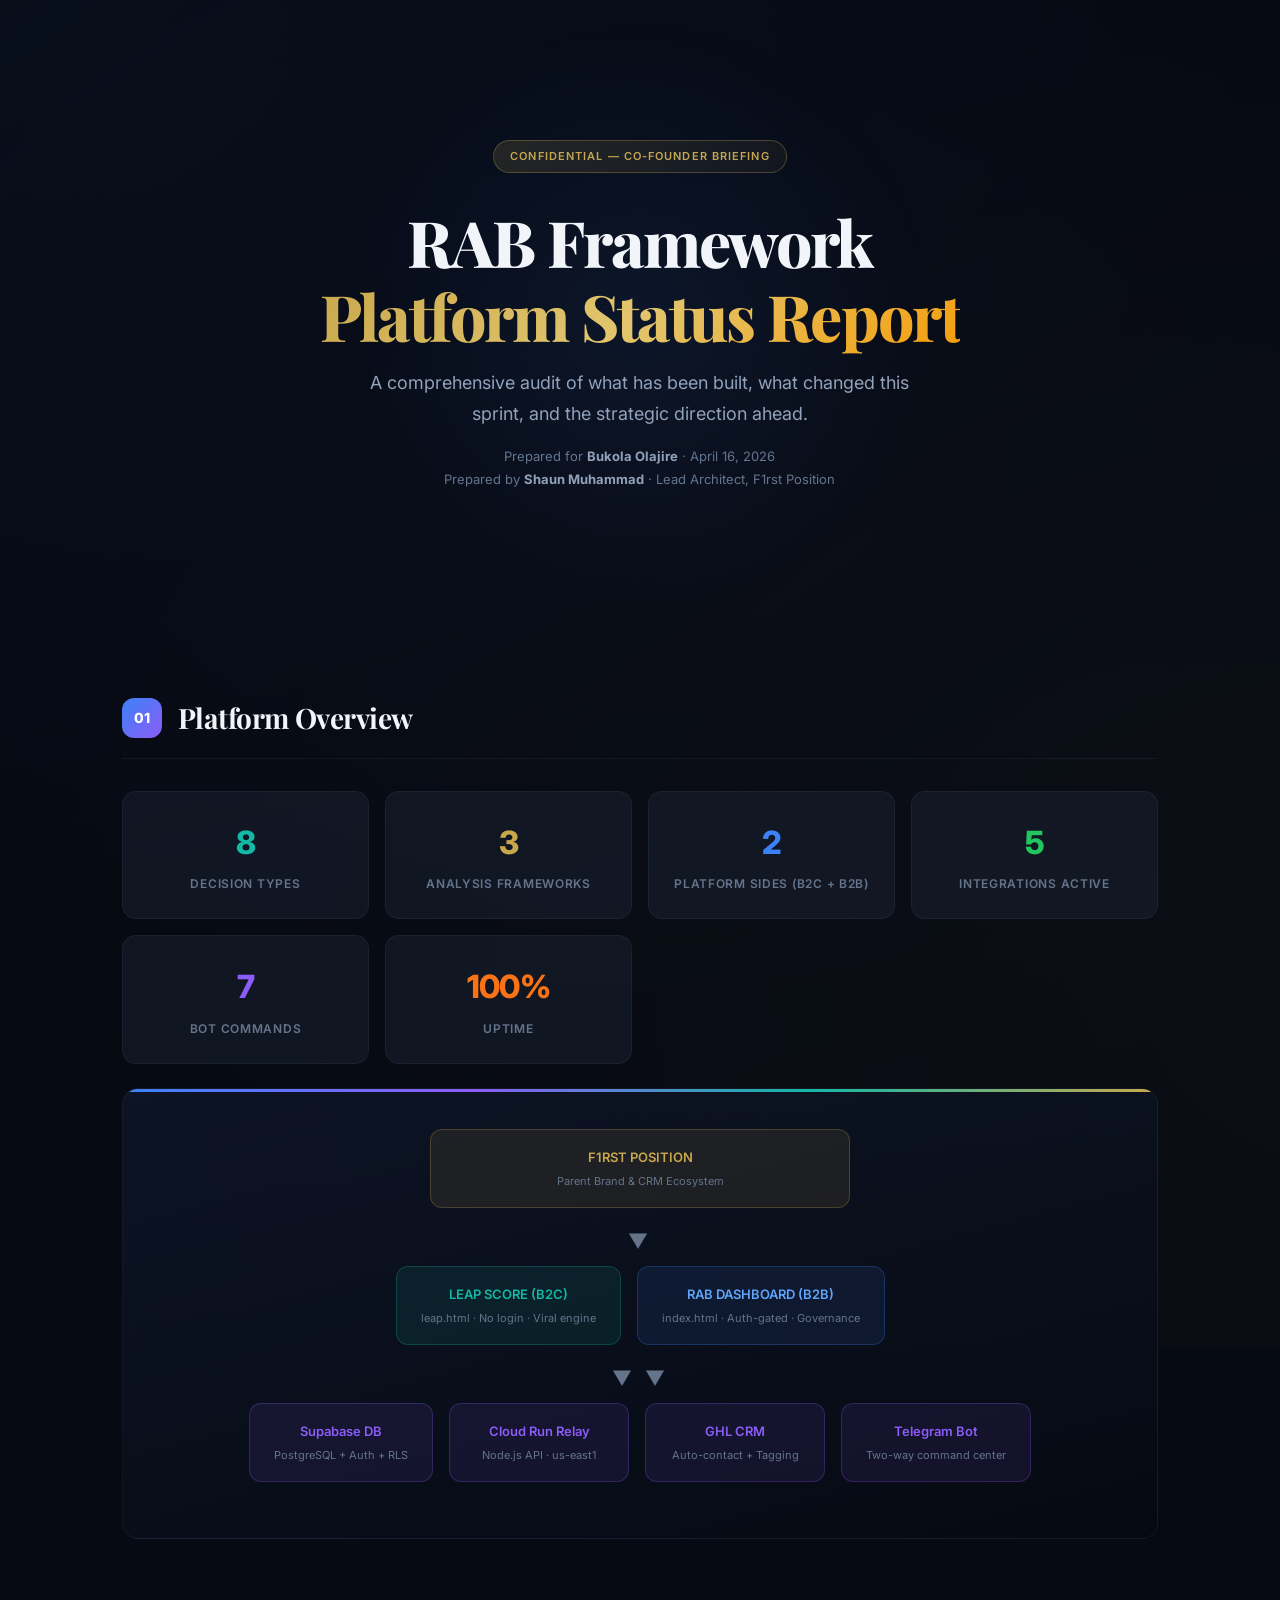
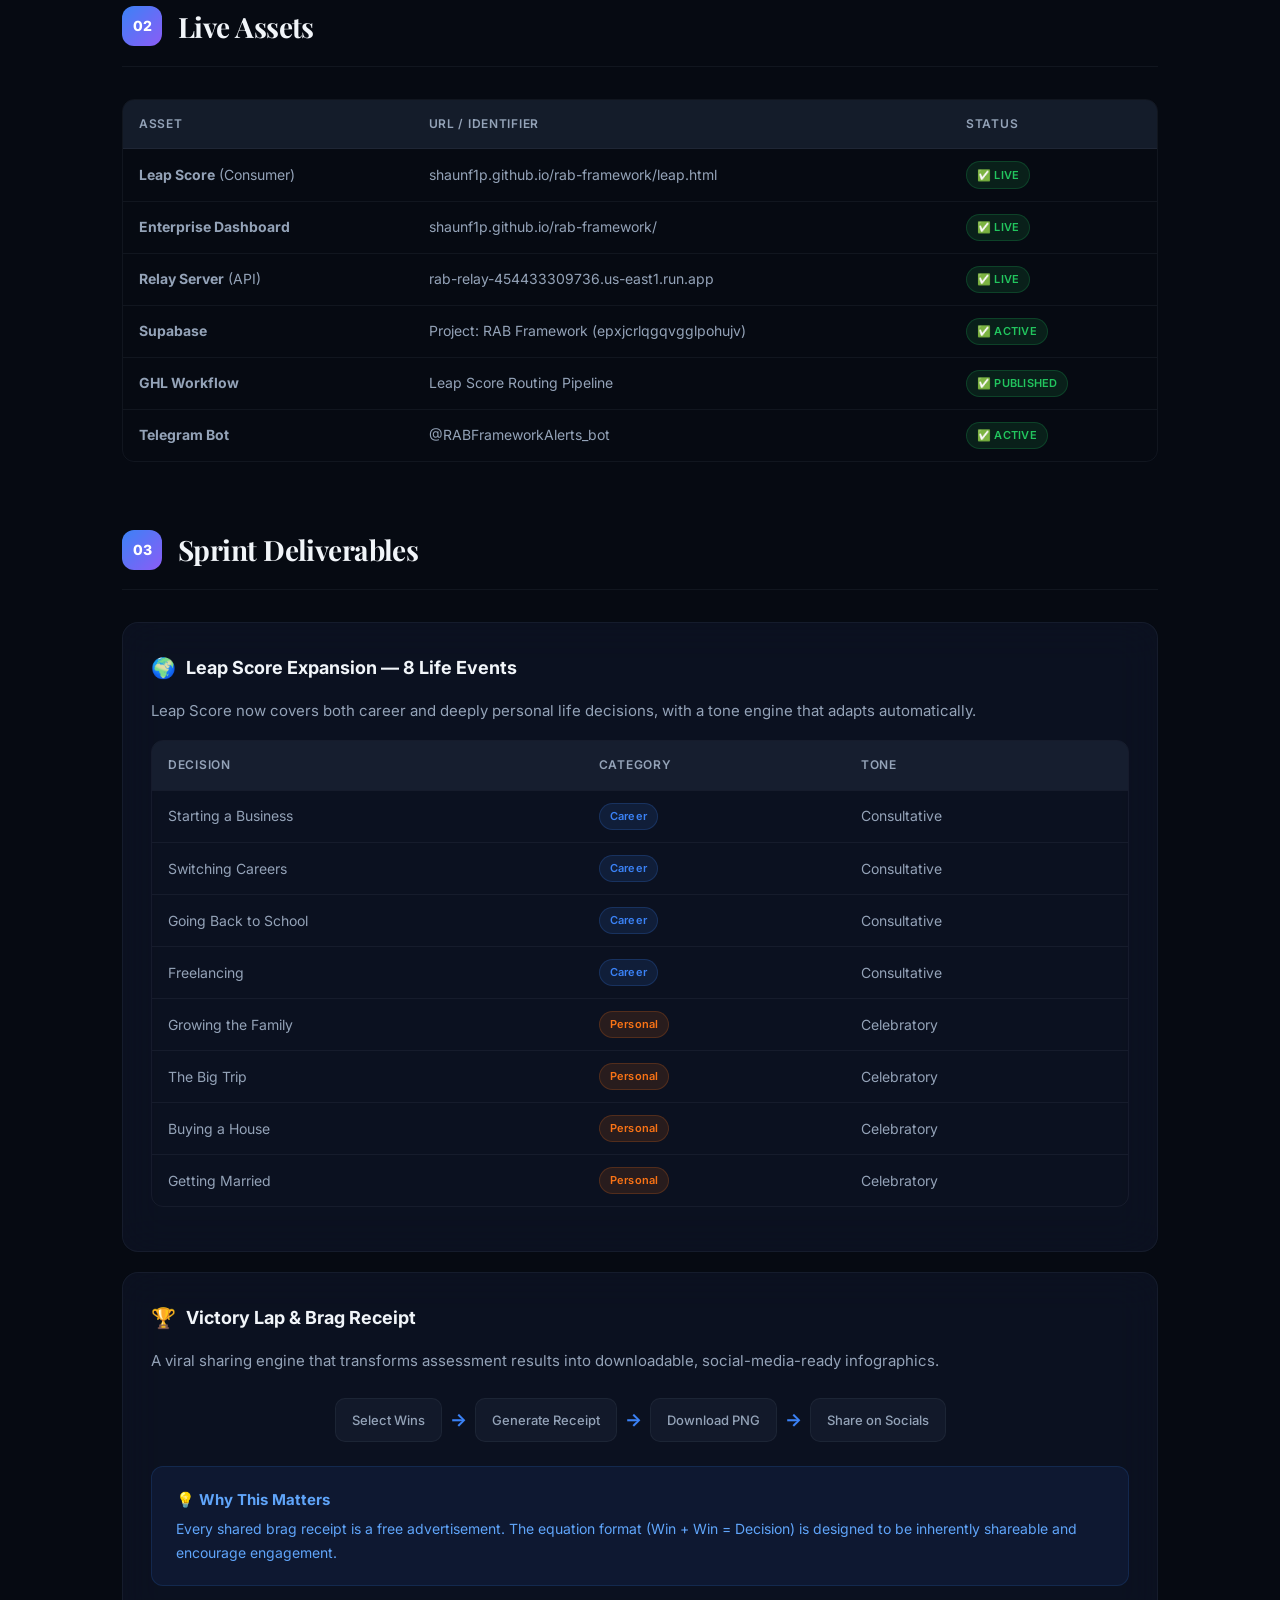
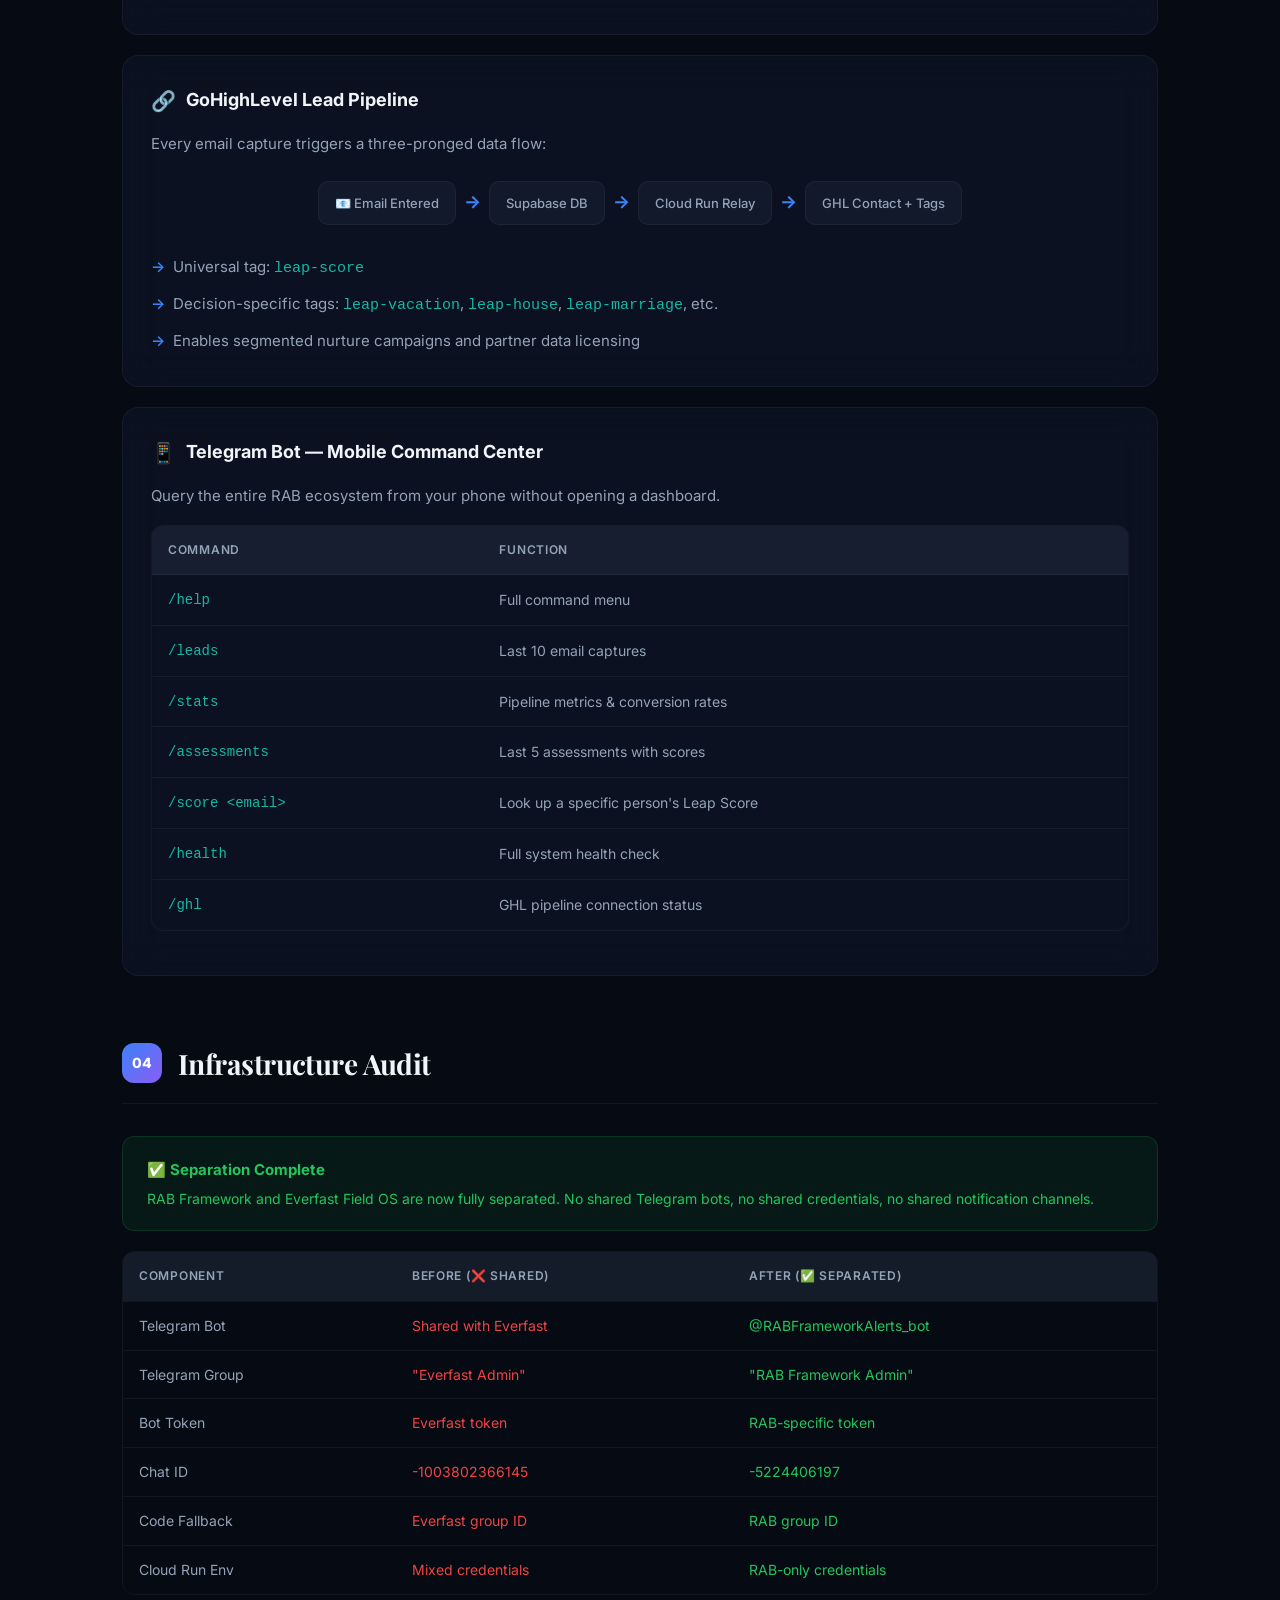
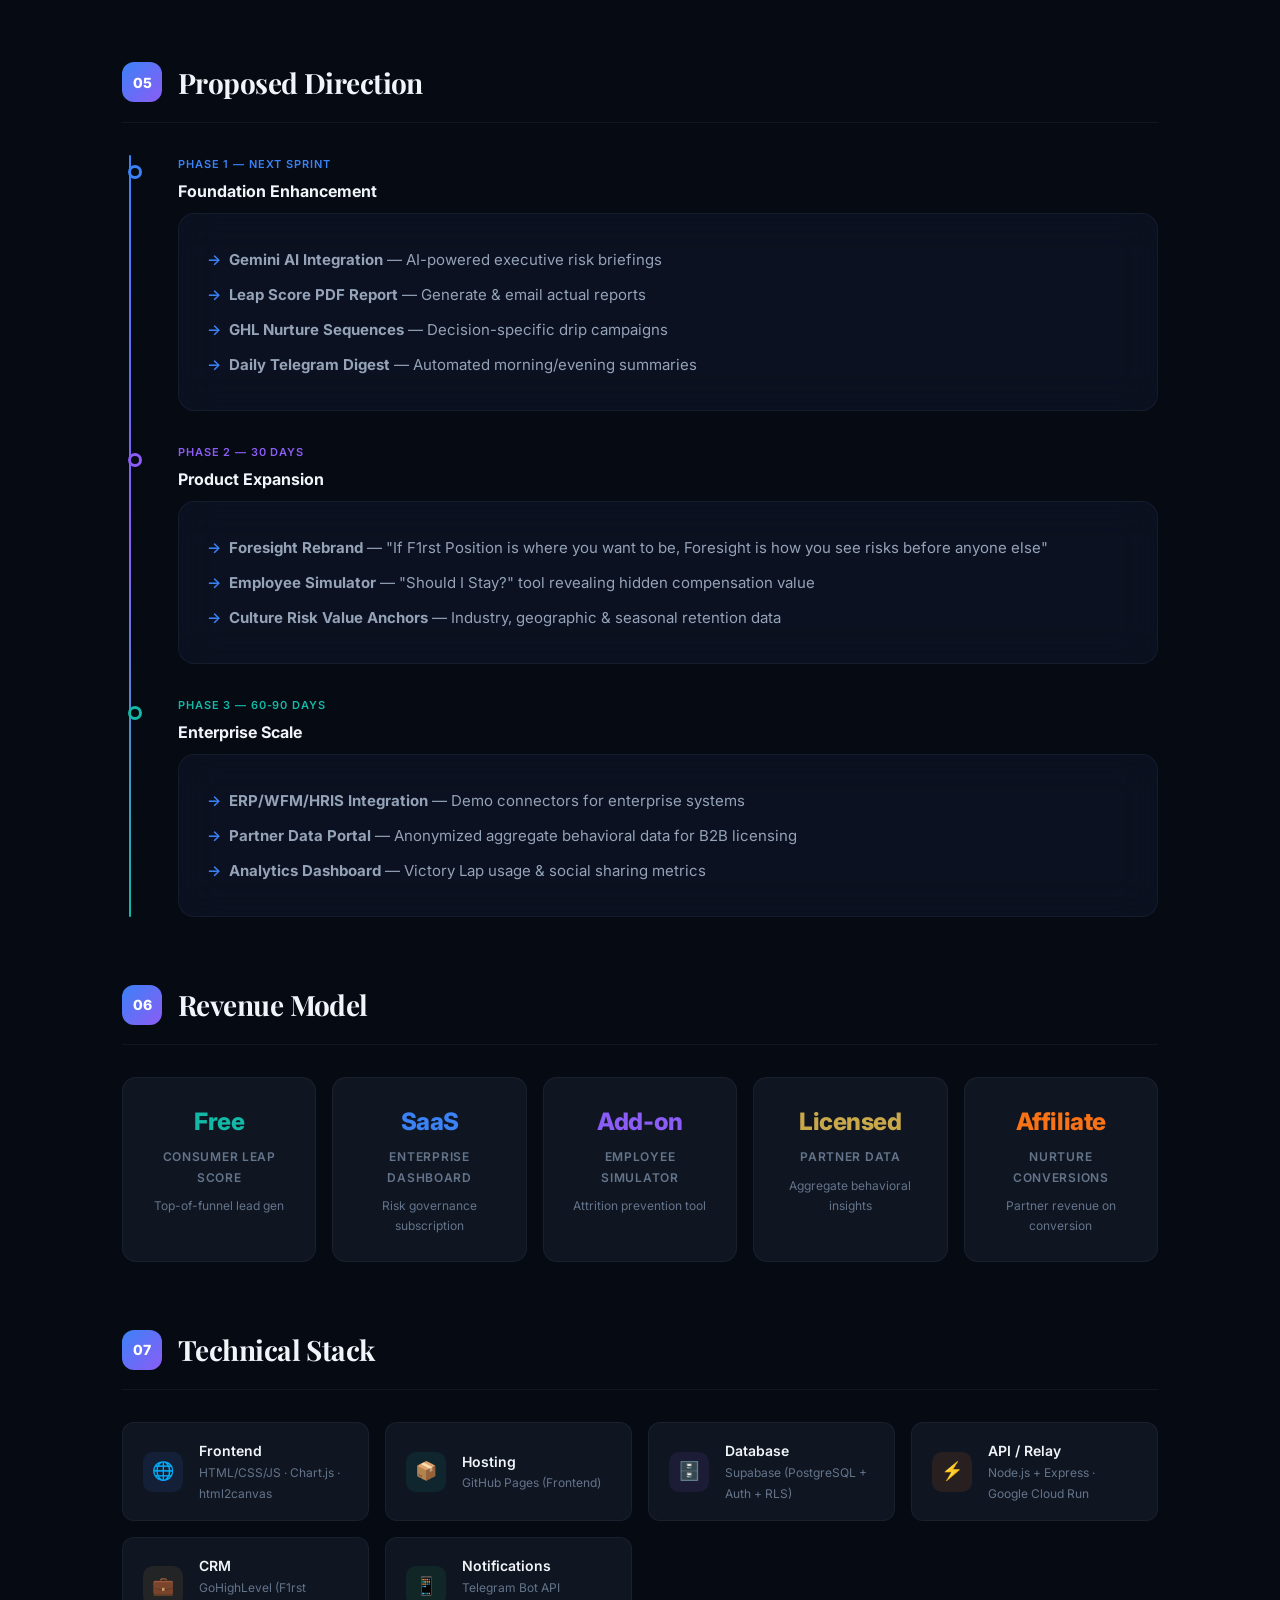
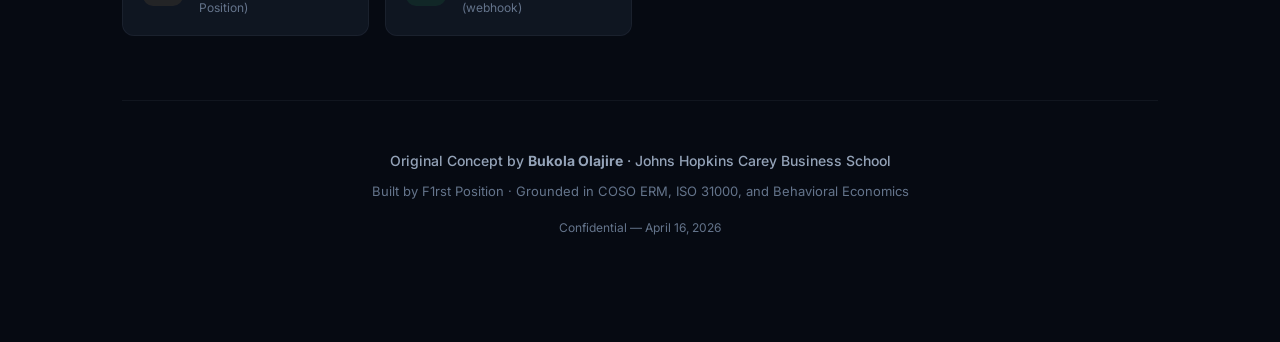
==== briefing.html @ aaa60725 "docs: co-founder briefing for Bukola" ====
<!DOCTYPE html>
<html lang="en">
<head>
    <meta charset="UTF-8">
    <meta name="viewport" content="width=device-width, initial-scale=1.0">
    <title>RAB Framework — Co-Founder Briefing</title>
    <link href="https://fonts.googleapis.com/css2?family=Inter:wght@300;400;500;600;700;800;900&family=Playfair+Display:wght@700;800&display=swap" rel="stylesheet">
    <style>
        *, *::before, *::after { box-sizing: border-box; margin: 0; padding: 0; }

        :root {
            --bg: #060a12;
            --bg-card: rgba(15, 23, 42, 0.6);
            --bg-glass: rgba(30, 41, 59, 0.4);
            --border: rgba(148, 163, 184, 0.08);
            --border-accent: rgba(59, 130, 246, 0.2);
            --text: #f1f5f9;
            --text-secondary: #94a3b8;
            --text-dim: #64748b;
            --accent: #3b82f6;
            --accent-glow: #60a5fa;
            --gold: #c9a84c;
            --gold-glow: #e2c56d;
            --teal: #14b8a6;
            --green: #22c55e;
            --red: #ef4444;
            --amber: #f59e0b;
            --purple: #8b5cf6;
            --coral: #f97316;
        }

        body {
            font-family: 'Inter', -apple-system, sans-serif;
            background: var(--bg);
            color: var(--text);
            line-height: 1.7;
            -webkit-font-smoothing: antialiased;
        }

        body::before {
            content: '';
            position: fixed;
            top: -50%; left: -50%;
            width: 200%; height: 200%;
            background:
                radial-gradient(ellipse at 20% 20%, rgba(59,130,246,0.04) 0%, transparent 50%),
                radial-gradient(ellipse at 80% 80%, rgba(201,168,76,0.03) 0%, transparent 50%),
                radial-gradient(ellipse at 50% 50%, rgba(139,92,246,0.02) 0%, transparent 60%);
            z-index: -1;
            pointer-events: none;
        }

        /* ── Hero ──────────────────────────────────── */
        .hero {
            min-height: 70vh;
            display: flex;
            align-items: center;
            justify-content: center;
            text-align: center;
            padding: 4rem 2rem;
            position: relative;
            overflow: hidden;
        }

        .hero::before {
            content: '';
            position: absolute;
            top: 50%; left: 50%;
            width: 600px; height: 600px;
            background: radial-gradient(circle, rgba(59,130,246,0.08) 0%, transparent 70%);
            transform: translate(-50%, -50%);
            animation: pulseGlow 6s ease-in-out infinite;
        }

        @keyframes pulseGlow {
            0%, 100% { opacity: 0.5; transform: translate(-50%, -50%) scale(1); }
            50% { opacity: 1; transform: translate(-50%, -50%) scale(1.2); }
        }

        .hero-badge {
            display: inline-block;
            padding: 0.375rem 1rem;
            background: linear-gradient(135deg, rgba(201,168,76,0.15), rgba(201,168,76,0.05));
            border: 1px solid rgba(201,168,76,0.3);
            border-radius: 100px;
            font-size: 0.6875rem;
            font-weight: 600;
            letter-spacing: 0.1em;
            text-transform: uppercase;
            color: var(--gold);
            margin-bottom: 2rem;
        }

        .hero h1 {
            font-family: 'Playfair Display', Georgia, serif;
            font-size: clamp(2.5rem, 5vw, 4rem);
            font-weight: 800;
            letter-spacing: -0.03em;
            line-height: 1.15;
            margin-bottom: 1rem;
            position: relative;
        }

        .hero h1 .gradient {
            background: linear-gradient(135deg, var(--gold), var(--gold-glow), var(--amber));
            -webkit-background-clip: text;
            -webkit-text-fill-color: transparent;
        }

        .hero .subtitle {
            font-size: 1.125rem;
            color: var(--text-secondary);
            max-width: 580px;
            margin: 0 auto 1rem;
        }

        .hero .meta {
            font-size: 0.8125rem;
            color: var(--text-dim);
        }

        .hero .meta strong { color: var(--text-secondary); }

        /* ── Container ─────────────────────────────── */
        .container {
            max-width: 1100px;
            margin: 0 auto;
            padding: 0 2rem 4rem;
        }

        /* ── Section Headers ───────────────────────── */
        .section-header {
            display: flex;
            align-items: center;
            gap: 1rem;
            margin: 4rem 0 2rem;
            padding-bottom: 1rem;
            border-bottom: 1px solid var(--border);
        }

        .section-num {
            width: 40px; height: 40px;
            display: flex;
            align-items: center;
            justify-content: center;
            background: linear-gradient(135deg, var(--accent), var(--purple));
            border-radius: 12px;
            font-size: 0.875rem;
            font-weight: 800;
            color: white;
            flex-shrink: 0;
        }

        .section-header h2 {
            font-family: 'Playfair Display', Georgia, serif;
            font-size: 1.75rem;
            font-weight: 700;
            letter-spacing: -0.02em;
        }

        /* ── Cards ─────────────────────────────────── */
        .card {
            background: var(--bg-card);
            border: 1px solid var(--border);
            border-radius: 16px;
            padding: 1.75rem;
            margin-bottom: 1.25rem;
            backdrop-filter: blur(20px);
            transition: border-color 0.3s ease, transform 0.3s ease;
        }

        .card:hover {
            border-color: var(--border-accent);
            transform: translateY(-2px);
        }

        .card h3 {
            font-size: 1.125rem;
            font-weight: 700;
            margin-bottom: 0.75rem;
            display: flex;
            align-items: center;
            gap: 0.625rem;
        }

        .card h3 .icon {
            font-size: 1.25rem;
        }

        .card p, .card li {
            color: var(--text-secondary);
            font-size: 0.9375rem;
            line-height: 1.8;
        }

        .card ul { list-style: none; padding: 0; }
        .card li { padding: 0.25rem 0; }
        .card li::before { content: '→'; color: var(--accent); margin-right: 0.5rem; font-weight: 600; }

        /* ── Stats Grid ────────────────────────────── */
        .stats-grid {
            display: grid;
            grid-template-columns: repeat(auto-fit, minmax(200px, 1fr));
            gap: 1rem;
            margin: 1.5rem 0;
        }

        .stat-card {
            background: var(--bg-glass);
            border: 1px solid var(--border);
            border-radius: 14px;
            padding: 1.5rem;
            text-align: center;
            transition: border-color 0.3s ease;
        }

        .stat-card:hover { border-color: var(--border-accent); }

        .stat-value {
            font-size: 2rem;
            font-weight: 800;
            letter-spacing: -0.02em;
            margin-bottom: 0.25rem;
        }

        .stat-value.teal { color: var(--teal); }
        .stat-value.gold { color: var(--gold); }
        .stat-value.accent { color: var(--accent); }
        .stat-value.green { color: var(--green); }
        .stat-value.purple { color: var(--purple); }
        .stat-value.coral { color: var(--coral); }

        .stat-label {
            font-size: 0.75rem;
            color: var(--text-dim);
            text-transform: uppercase;
            letter-spacing: 0.06em;
            font-weight: 600;
        }

        /* ── Tables ────────────────────────────────── */
        .table-wrap {
            overflow-x: auto;
            margin: 1rem 0;
            border-radius: 12px;
            border: 1px solid var(--border);
        }

        table {
            width: 100%;
            border-collapse: collapse;
            font-size: 0.875rem;
        }

        thead { background: rgba(30, 41, 59, 0.6); }

        th {
            padding: 0.875rem 1rem;
            text-align: left;
            font-weight: 600;
            color: var(--text-secondary);
            font-size: 0.75rem;
            text-transform: uppercase;
            letter-spacing: 0.06em;
            border-bottom: 1px solid var(--border);
        }

        td {
            padding: 0.75rem 1rem;
            border-bottom: 1px solid var(--border);
            color: var(--text-secondary);
        }

        tr:last-child td { border-bottom: none; }
        tr:hover td { background: rgba(59, 130, 246, 0.03); }

        .badge {
            display: inline-block;
            padding: 0.2rem 0.625rem;
            border-radius: 100px;
            font-size: 0.6875rem;
            font-weight: 600;
            letter-spacing: 0.02em;
        }

        .badge-live { background: rgba(34,197,94,0.12); color: var(--green); border: 1px solid rgba(34,197,94,0.2); }
        .badge-planned { background: rgba(245,158,11,0.12); color: var(--amber); border: 1px solid rgba(245,158,11,0.2); }
        .badge-pro { background: rgba(59,130,246,0.12); color: var(--accent); border: 1px solid rgba(59,130,246,0.2); }
        .badge-whimsy { background: rgba(249,115,22,0.12); color: var(--coral); border: 1px solid rgba(249,115,22,0.2); }

        /* ── Architecture Diagram ──────────────────── */
        .arch-diagram {
            background: linear-gradient(165deg, rgba(15,23,42,0.8), rgba(6,10,18,0.9));
            border: 1px solid var(--border);
            border-radius: 16px;
            padding: 2.5rem;
            margin: 1.5rem 0;
            font-family: 'Inter', monospace;
            position: relative;
            overflow: hidden;
        }

        .arch-diagram::before {
            content: '';
            position: absolute;
            top: 0; left: 0; right: 0;
            height: 3px;
            background: linear-gradient(90deg, var(--accent), var(--purple), var(--teal), var(--gold));
        }

        .arch-row {
            display: flex;
            gap: 1rem;
            margin-bottom: 1rem;
            justify-content: center;
            flex-wrap: wrap;
        }

        .arch-box {
            padding: 1rem 1.5rem;
            border-radius: 12px;
            text-align: center;
            font-size: 0.8125rem;
            font-weight: 600;
            min-width: 180px;
        }

        .arch-box.consumer {
            background: rgba(20, 184, 166, 0.1);
            border: 1px solid rgba(20, 184, 166, 0.25);
            color: var(--teal);
        }

        .arch-box.enterprise {
            background: rgba(59, 130, 246, 0.1);
            border: 1px solid rgba(59, 130, 246, 0.25);
            color: var(--accent-glow);
        }

        .arch-box.backend {
            background: rgba(139, 92, 246, 0.1);
            border: 1px solid rgba(139, 92, 246, 0.25);
            color: var(--purple);
        }

        .arch-box.parent {
            background: rgba(201, 168, 76, 0.1);
            border: 1px solid rgba(201, 168, 76, 0.25);
            color: var(--gold);
            width: 100%;
            max-width: 420px;
        }

        .arch-box small {
            display: block;
            font-size: 0.6875rem;
            font-weight: 400;
            color: var(--text-dim);
            margin-top: 0.25rem;
        }

        .arch-connector {
            text-align: center;
            color: var(--text-dim);
            font-size: 1.25rem;
            margin: 0.5rem 0;
            letter-spacing: 0.2em;
        }

        /* ── Flow Diagram ──────────────────────────── */
        .flow {
            display: flex;
            align-items: center;
            gap: 0.5rem;
            flex-wrap: wrap;
            justify-content: center;
            margin: 1.5rem 0;
        }

        .flow-step {
            padding: 0.625rem 1rem;
            background: var(--bg-glass);
            border: 1px solid var(--border);
            border-radius: 10px;
            font-size: 0.8125rem;
            font-weight: 500;
            color: var(--text-secondary);
        }

        .flow-arrow {
            color: var(--accent);
            font-weight: 700;
            font-size: 1.125rem;
        }

        /* ── Alert Boxes ───────────────────────────── */
        .alert {
            padding: 1.25rem 1.5rem;
            border-radius: 12px;
            margin: 1.25rem 0;
            font-size: 0.875rem;
            line-height: 1.7;
        }

        .alert-info {
            background: rgba(59, 130, 246, 0.08);
            border: 1px solid rgba(59, 130, 246, 0.15);
            color: var(--accent-glow);
        }

        .alert-success {
            background: rgba(34, 197, 94, 0.08);
            border: 1px solid rgba(34, 197, 94, 0.15);
            color: var(--green);
        }

        .alert-warn {
            background: rgba(245, 158, 11, 0.08);
            border: 1px solid rgba(245, 158, 11, 0.15);
            color: var(--amber);
        }

        .alert-title {
            font-weight: 700;
            margin-bottom: 0.25rem;
            font-size: 0.9375rem;
        }

        /* ── Phases ─────────────────────────────────── */
        .phase-timeline {
            position: relative;
            padding-left: 2rem;
        }

        .phase-timeline::before {
            content: '';
            position: absolute;
            left: 7px;
            top: 0;
            bottom: 0;
            width: 2px;
            background: linear-gradient(180deg, var(--accent), var(--purple), var(--teal));
            border-radius: 2px;
        }

        .phase-item {
            position: relative;
            margin-bottom: 2rem;
            padding-left: 1.5rem;
        }

        .phase-item::before {
            content: '';
            position: absolute;
            left: -1.625rem;
            top: 0.6rem;
            width: 14px;
            height: 14px;
            border-radius: 50%;
            border: 3px solid var(--accent);
            background: var(--bg);
        }

        .phase-item:nth-child(2)::before { border-color: var(--purple); }
        .phase-item:nth-child(3)::before { border-color: var(--teal); }

        .phase-item h4 {
            font-size: 1rem;
            font-weight: 700;
            margin-bottom: 0.5rem;
        }

        .phase-item .phase-label {
            font-size: 0.6875rem;
            text-transform: uppercase;
            letter-spacing: 0.08em;
            font-weight: 600;
            color: var(--accent);
            margin-bottom: 0.25rem;
        }

        .phase-item:nth-child(2) .phase-label { color: var(--purple); }
        .phase-item:nth-child(3) .phase-label { color: var(--teal); }

        /* ── Tech Stack ────────────────────────────── */
        .tech-grid {
            display: grid;
            grid-template-columns: repeat(auto-fit, minmax(240px, 1fr));
            gap: 1rem;
            margin: 1.5rem 0;
        }

        .tech-item {
            display: flex;
            align-items: center;
            gap: 1rem;
            padding: 1rem 1.25rem;
            background: var(--bg-glass);
            border: 1px solid var(--border);
            border-radius: 12px;
        }

        .tech-icon {
            width: 40px; height: 40px;
            border-radius: 10px;
            display: flex;
            align-items: center;
            justify-content: center;
            font-size: 1.125rem;
            flex-shrink: 0;
        }

        .tech-item .tech-name { font-weight: 600; font-size: 0.875rem; }
        .tech-item .tech-desc { font-size: 0.75rem; color: var(--text-dim); }

        /* ── Footer ────────────────────────────────── */
        .footer {
            text-align: center;
            padding: 3rem 2rem;
            border-top: 1px solid var(--border);
            margin-top: 4rem;
        }

        .footer p { color: var(--text-dim); font-size: 0.8125rem; }
        .footer .origin { color: var(--text-secondary); font-size: 0.875rem; margin-bottom: 0.5rem; font-weight: 500; }

        /* ── Responsive ────────────────────────────── */
        @media (max-width: 768px) {
            .container { padding: 0 1.25rem 3rem; }
            .hero { min-height: 50vh; padding: 3rem 1.25rem; }
            .arch-row { flex-direction: column; align-items: center; }
            .stats-grid { grid-template-columns: repeat(2, 1fr); }
        }

        /* ── Print ─────────────────────────────────── */
        @media print {
            body { background: white; color: #1a1a1a; }
            .card { border: 1px solid #ddd; background: #fafafa; }
            .hero::before { display: none; }
        }
    </style>
</head>
<body>

    <!-- ═══ HERO ═══ -->
    <section class="hero">
        <div>
            <div class="hero-badge">Confidential — Co-Founder Briefing</div>
            <h1>RAB Framework<br><span class="gradient">Platform Status Report</span></h1>
            <p class="subtitle">A comprehensive audit of what has been built, what changed this sprint, and the strategic direction ahead.</p>
            <p class="meta">Prepared for <strong>Bukola Olajire</strong> · April 16, 2026<br>Prepared by <strong>Shaun Muhammad</strong> · Lead Architect, F1rst Position</p>
        </div>
    </section>

    <div class="container">

        <!-- ═══ SECTION 1: PLATFORM OVERVIEW ═══ -->
        <div class="section-header">
            <div class="section-num">01</div>
            <h2>Platform Overview</h2>
        </div>

        <div class="stats-grid">
            <div class="stat-card">
                <div class="stat-value teal">8</div>
                <div class="stat-label">Decision Types</div>
            </div>
            <div class="stat-card">
                <div class="stat-value gold">3</div>
                <div class="stat-label">Analysis Frameworks</div>
            </div>
            <div class="stat-card">
                <div class="stat-value accent">2</div>
                <div class="stat-label">Platform Sides (B2C + B2B)</div>
            </div>
            <div class="stat-card">
                <div class="stat-value green">5</div>
                <div class="stat-label">Integrations Active</div>
            </div>
            <div class="stat-card">
                <div class="stat-value purple">7</div>
                <div class="stat-label">Bot Commands</div>
            </div>
            <div class="stat-card">
                <div class="stat-value coral">100%</div>
                <div class="stat-label">Uptime</div>
            </div>
        </div>

        <div class="arch-diagram">
            <div class="arch-row">
                <div class="arch-box parent">F1RST POSITION<small>Parent Brand & CRM Ecosystem</small></div>
            </div>
            <div class="arch-connector">▼</div>
            <div class="arch-row">
                <div class="arch-box consumer">LEAP SCORE (B2C)<small>leap.html · No login · Viral engine</small></div>
                <div class="arch-box enterprise">RAB DASHBOARD (B2B)<small>index.html · Auth-gated · Governance</small></div>
            </div>
            <div class="arch-connector">▼ ▼</div>
            <div class="arch-row">
                <div class="arch-box backend">Supabase DB<small>PostgreSQL + Auth + RLS</small></div>
                <div class="arch-box backend">Cloud Run Relay<small>Node.js API · us-east1</small></div>
                <div class="arch-box backend">GHL CRM<small>Auto-contact + Tagging</small></div>
                <div class="arch-box backend">Telegram Bot<small>Two-way command center</small></div>
            </div>
        </div>

        <!-- ═══ SECTION 2: LIVE ASSETS ═══ -->
        <div class="section-header">
            <div class="section-num">02</div>
            <h2>Live Assets</h2>
        </div>

        <div class="table-wrap">
            <table>
                <thead>
                    <tr>
                        <th>Asset</th>
                        <th>URL / Identifier</th>
                        <th>Status</th>
                    </tr>
                </thead>
                <tbody>
                    <tr>
                        <td><strong>Leap Score</strong> (Consumer)</td>
                        <td>shaunf1p.github.io/rab-framework/leap.html</td>
                        <td><span class="badge badge-live">✅ LIVE</span></td>
                    </tr>
                    <tr>
                        <td><strong>Enterprise Dashboard</strong></td>
                        <td>shaunf1p.github.io/rab-framework/</td>
                        <td><span class="badge badge-live">✅ LIVE</span></td>
                    </tr>
                    <tr>
                        <td><strong>Relay Server</strong> (API)</td>
                        <td>rab-relay-454433309736.us-east1.run.app</td>
                        <td><span class="badge badge-live">✅ LIVE</span></td>
                    </tr>
                    <tr>
                        <td><strong>Supabase</strong></td>
                        <td>Project: RAB Framework (epxjcrlqgqvgglpohujv)</td>
                        <td><span class="badge badge-live">✅ ACTIVE</span></td>
                    </tr>
                    <tr>
                        <td><strong>GHL Workflow</strong></td>
                        <td>Leap Score Routing Pipeline</td>
                        <td><span class="badge badge-live">✅ PUBLISHED</span></td>
                    </tr>
                    <tr>
                        <td><strong>Telegram Bot</strong></td>
                        <td>@RABFrameworkAlerts_bot</td>
                        <td><span class="badge badge-live">✅ ACTIVE</span></td>
                    </tr>
                </tbody>
            </table>
        </div>

        <!-- ═══ SECTION 3: SPRINT DELIVERABLES ═══ -->
        <div class="section-header">
            <div class="section-num">03</div>
            <h2>Sprint Deliverables</h2>
        </div>

        <div class="card">
            <h3><span class="icon">🌍</span> Leap Score Expansion — 8 Life Events</h3>
            <p>Leap Score now covers both career and deeply personal life decisions, with a tone engine that adapts automatically.</p>
            <div class="table-wrap" style="margin-top: 1rem;">
                <table>
                    <thead><tr><th>Decision</th><th>Category</th><th>Tone</th></tr></thead>
                    <tbody>
                        <tr><td>Starting a Business</td><td><span class="badge badge-pro">Career</span></td><td>Consultative</td></tr>
                        <tr><td>Switching Careers</td><td><span class="badge badge-pro">Career</span></td><td>Consultative</td></tr>
                        <tr><td>Going Back to School</td><td><span class="badge badge-pro">Career</span></td><td>Consultative</td></tr>
                        <tr><td>Freelancing</td><td><span class="badge badge-pro">Career</span></td><td>Consultative</td></tr>
                        <tr><td>Growing the Family</td><td><span class="badge badge-whimsy">Personal</span></td><td>Celebratory</td></tr>
                        <tr><td>The Big Trip</td><td><span class="badge badge-whimsy">Personal</span></td><td>Celebratory</td></tr>
                        <tr><td>Buying a House</td><td><span class="badge badge-whimsy">Personal</span></td><td>Celebratory</td></tr>
                        <tr><td>Getting Married</td><td><span class="badge badge-whimsy">Personal</span></td><td>Celebratory</td></tr>
                    </tbody>
                </table>
            </div>
        </div>

        <div class="card">
            <h3><span class="icon">🏆</span> Victory Lap & Brag Receipt</h3>
            <p>A viral sharing engine that transforms assessment results into downloadable, social-media-ready infographics.</p>
            <div class="flow">
                <span class="flow-step">Select Wins</span>
                <span class="flow-arrow">→</span>
                <span class="flow-step">Generate Receipt</span>
                <span class="flow-arrow">→</span>
                <span class="flow-step">Download PNG</span>
                <span class="flow-arrow">→</span>
                <span class="flow-step">Share on Socials</span>
            </div>
            <div class="alert alert-info">
                <div class="alert-title">💡 Why This Matters</div>
                Every shared brag receipt is a free advertisement. The equation format (Win + Win = Decision) is designed to be inherently shareable and encourage engagement.
            </div>
        </div>

        <div class="card">
            <h3><span class="icon">🔗</span> GoHighLevel Lead Pipeline</h3>
            <p>Every email capture triggers a three-pronged data flow:</p>
            <div class="flow">
                <span class="flow-step">📧 Email Entered</span>
                <span class="flow-arrow">→</span>
                <span class="flow-step">Supabase DB</span>
                <span class="flow-arrow">→</span>
                <span class="flow-step">Cloud Run Relay</span>
                <span class="flow-arrow">→</span>
                <span class="flow-step">GHL Contact + Tags</span>
            </div>
            <ul>
                <li>Universal tag: <code style="color:var(--teal);">leap-score</code></li>
                <li>Decision-specific tags: <code style="color:var(--teal);">leap-vacation</code>, <code style="color:var(--teal);">leap-house</code>, <code style="color:var(--teal);">leap-marriage</code>, etc.</li>
                <li>Enables segmented nurture campaigns and partner data licensing</li>
            </ul>
        </div>

        <div class="card">
            <h3><span class="icon">📱</span> Telegram Bot — Mobile Command Center</h3>
            <p>Query the entire RAB ecosystem from your phone without opening a dashboard.</p>
            <div class="table-wrap" style="margin-top: 1rem;">
                <table>
                    <thead><tr><th>Command</th><th>Function</th></tr></thead>
                    <tbody>
                        <tr><td><code style="color:var(--teal);">/help</code></td><td>Full command menu</td></tr>
                        <tr><td><code style="color:var(--teal);">/leads</code></td><td>Last 10 email captures</td></tr>
                        <tr><td><code style="color:var(--teal);">/stats</code></td><td>Pipeline metrics & conversion rates</td></tr>
                        <tr><td><code style="color:var(--teal);">/assessments</code></td><td>Last 5 assessments with scores</td></tr>
                        <tr><td><code style="color:var(--teal);">/score &lt;email&gt;</code></td><td>Look up a specific person's Leap Score</td></tr>
                        <tr><td><code style="color:var(--teal);">/health</code></td><td>Full system health check</td></tr>
                        <tr><td><code style="color:var(--teal);">/ghl</code></td><td>GHL pipeline connection status</td></tr>
                    </tbody>
                </table>
            </div>
        </div>

        <!-- ═══ SECTION 4: INFRASTRUCTURE AUDIT ═══ -->
        <div class="section-header">
            <div class="section-num">04</div>
            <h2>Infrastructure Audit</h2>
        </div>

        <div class="alert alert-success">
            <div class="alert-title">✅ Separation Complete</div>
            RAB Framework and Everfast Field OS are now fully separated. No shared Telegram bots, no shared credentials, no shared notification channels.
        </div>

        <div class="table-wrap">
            <table>
                <thead>
                    <tr>
                        <th>Component</th>
                        <th>Before (❌ Shared)</th>
                        <th>After (✅ Separated)</th>
                    </tr>
                </thead>
                <tbody>
                    <tr><td>Telegram Bot</td><td style="color:var(--red);">Shared with Everfast</td><td style="color:var(--green);">@RABFrameworkAlerts_bot</td></tr>
                    <tr><td>Telegram Group</td><td style="color:var(--red);">"Everfast Admin"</td><td style="color:var(--green);">"RAB Framework Admin"</td></tr>
                    <tr><td>Bot Token</td><td style="color:var(--red);">Everfast token</td><td style="color:var(--green);">RAB-specific token</td></tr>
                    <tr><td>Chat ID</td><td style="color:var(--red);">-1003802366145</td><td style="color:var(--green);">-5224406197</td></tr>
                    <tr><td>Code Fallback</td><td style="color:var(--red);">Everfast group ID</td><td style="color:var(--green);">RAB group ID</td></tr>
                    <tr><td>Cloud Run Env</td><td style="color:var(--red);">Mixed credentials</td><td style="color:var(--green);">RAB-only credentials</td></tr>
                </tbody>
            </table>
        </div>

        <!-- ═══ SECTION 5: PROPOSED DIRECTION ═══ -->
        <div class="section-header">
            <div class="section-num">05</div>
            <h2>Proposed Direction</h2>
        </div>

        <div class="phase-timeline">
            <div class="phase-item">
                <div class="phase-label">Phase 1 — Next Sprint</div>
                <h4>Foundation Enhancement</h4>
                <div class="card" style="margin-top: 0.5rem;">
                    <ul>
                        <li><strong>Gemini AI Integration</strong> — AI-powered executive risk briefings</li>
                        <li><strong>Leap Score PDF Report</strong> — Generate & email actual reports</li>
                        <li><strong>GHL Nurture Sequences</strong> — Decision-specific drip campaigns</li>
                        <li><strong>Daily Telegram Digest</strong> — Automated morning/evening summaries</li>
                    </ul>
                </div>
            </div>
            <div class="phase-item">
                <div class="phase-label">Phase 2 — 30 Days</div>
                <h4>Product Expansion</h4>
                <div class="card" style="margin-top: 0.5rem;">
                    <ul>
                        <li><strong>Foresight Rebrand</strong> — "If F1rst Position is where you want to be, Foresight is how you see risks before anyone else"</li>
                        <li><strong>Employee Simulator</strong> — "Should I Stay?" tool revealing hidden compensation value</li>
                        <li><strong>Culture Risk Value Anchors</strong> — Industry, geographic & seasonal retention data</li>
                    </ul>
                </div>
            </div>
            <div class="phase-item">
                <div class="phase-label">Phase 3 — 60-90 Days</div>
                <h4>Enterprise Scale</h4>
                <div class="card" style="margin-top: 0.5rem;">
                    <ul>
                        <li><strong>ERP/WFM/HRIS Integration</strong> — Demo connectors for enterprise systems</li>
                        <li><strong>Partner Data Portal</strong> — Anonymized aggregate behavioral data for B2B licensing</li>
                        <li><strong>Analytics Dashboard</strong> — Victory Lap usage & social sharing metrics</li>
                    </ul>
                </div>
            </div>
        </div>

        <!-- ═══ SECTION 6: REVENUE MODEL ═══ -->
        <div class="section-header">
            <div class="section-num">06</div>
            <h2>Revenue Model</h2>
        </div>

        <div class="stats-grid" style="grid-template-columns: repeat(auto-fit, minmax(180px, 1fr));">
            <div class="stat-card">
                <div class="stat-value" style="font-size:1.5rem; color: var(--teal);">Free</div>
                <div class="stat-label">Consumer Leap Score</div>
                <p style="font-size:0.75rem; color:var(--text-dim); margin-top:0.5rem;">Top-of-funnel lead gen</p>
            </div>
            <div class="stat-card">
                <div class="stat-value" style="font-size:1.5rem; color: var(--accent);">SaaS</div>
                <div class="stat-label">Enterprise Dashboard</div>
                <p style="font-size:0.75rem; color:var(--text-dim); margin-top:0.5rem;">Risk governance subscription</p>
            </div>
            <div class="stat-card">
                <div class="stat-value" style="font-size:1.5rem; color: var(--purple);">Add-on</div>
                <div class="stat-label">Employee Simulator</div>
                <p style="font-size:0.75rem; color:var(--text-dim); margin-top:0.5rem;">Attrition prevention tool</p>
            </div>
            <div class="stat-card">
                <div class="stat-value" style="font-size:1.5rem; color: var(--gold);">Licensed</div>
                <div class="stat-label">Partner Data</div>
                <p style="font-size:0.75rem; color:var(--text-dim); margin-top:0.5rem;">Aggregate behavioral insights</p>
            </div>
            <div class="stat-card">
                <div class="stat-value" style="font-size:1.5rem; color: var(--coral);">Affiliate</div>
                <div class="stat-label">Nurture Conversions</div>
                <p style="font-size:0.75rem; color:var(--text-dim); margin-top:0.5rem;">Partner revenue on conversion</p>
            </div>
        </div>

        <!-- ═══ SECTION 7: TECH STACK ═══ -->
        <div class="section-header">
            <div class="section-num">07</div>
            <h2>Technical Stack</h2>
        </div>

        <div class="tech-grid">
            <div class="tech-item">
                <div class="tech-icon" style="background:rgba(59,130,246,0.1); color:var(--accent);">🌐</div>
                <div>
                    <div class="tech-name">Frontend</div>
                    <div class="tech-desc">HTML/CSS/JS · Chart.js · html2canvas</div>
                </div>
            </div>
            <div class="tech-item">
                <div class="tech-icon" style="background:rgba(20,184,166,0.1); color:var(--teal);">📦</div>
                <div>
                    <div class="tech-name">Hosting</div>
                    <div class="tech-desc">GitHub Pages (Frontend)</div>
                </div>
            </div>
            <div class="tech-item">
                <div class="tech-icon" style="background:rgba(139,92,246,0.1); color:var(--purple);">🗄️</div>
                <div>
                    <div class="tech-name">Database</div>
                    <div class="tech-desc">Supabase (PostgreSQL + Auth + RLS)</div>
                </div>
            </div>
            <div class="tech-item">
                <div class="tech-icon" style="background:rgba(249,115,22,0.1); color:var(--coral);">⚡</div>
                <div>
                    <div class="tech-name">API / Relay</div>
                    <div class="tech-desc">Node.js + Express · Google Cloud Run</div>
                </div>
            </div>
            <div class="tech-item">
                <div class="tech-icon" style="background:rgba(201,168,76,0.1); color:var(--gold);">💼</div>
                <div>
                    <div class="tech-name">CRM</div>
                    <div class="tech-desc">GoHighLevel (F1rst Position)</div>
                </div>
            </div>
            <div class="tech-item">
                <div class="tech-icon" style="background:rgba(34,197,94,0.1); color:var(--green);">📱</div>
                <div>
                    <div class="tech-name">Notifications</div>
                    <div class="tech-desc">Telegram Bot API (webhook)</div>
                </div>
            </div>
        </div>

        <!-- ═══ FOOTER ═══ -->
        <div class="footer">
            <p class="origin">Original Concept by <strong>Bukola Olajire</strong> · Johns Hopkins Carey Business School</p>
            <p>Built by F1rst Position · Grounded in COSO ERM, ISO 31000, and Behavioral Economics</p>
            <p style="margin-top:1rem; color: var(--text-dim); font-size: 0.75rem;">Confidential — April 16, 2026</p>
        </div>

    </div>

</body>
</html>
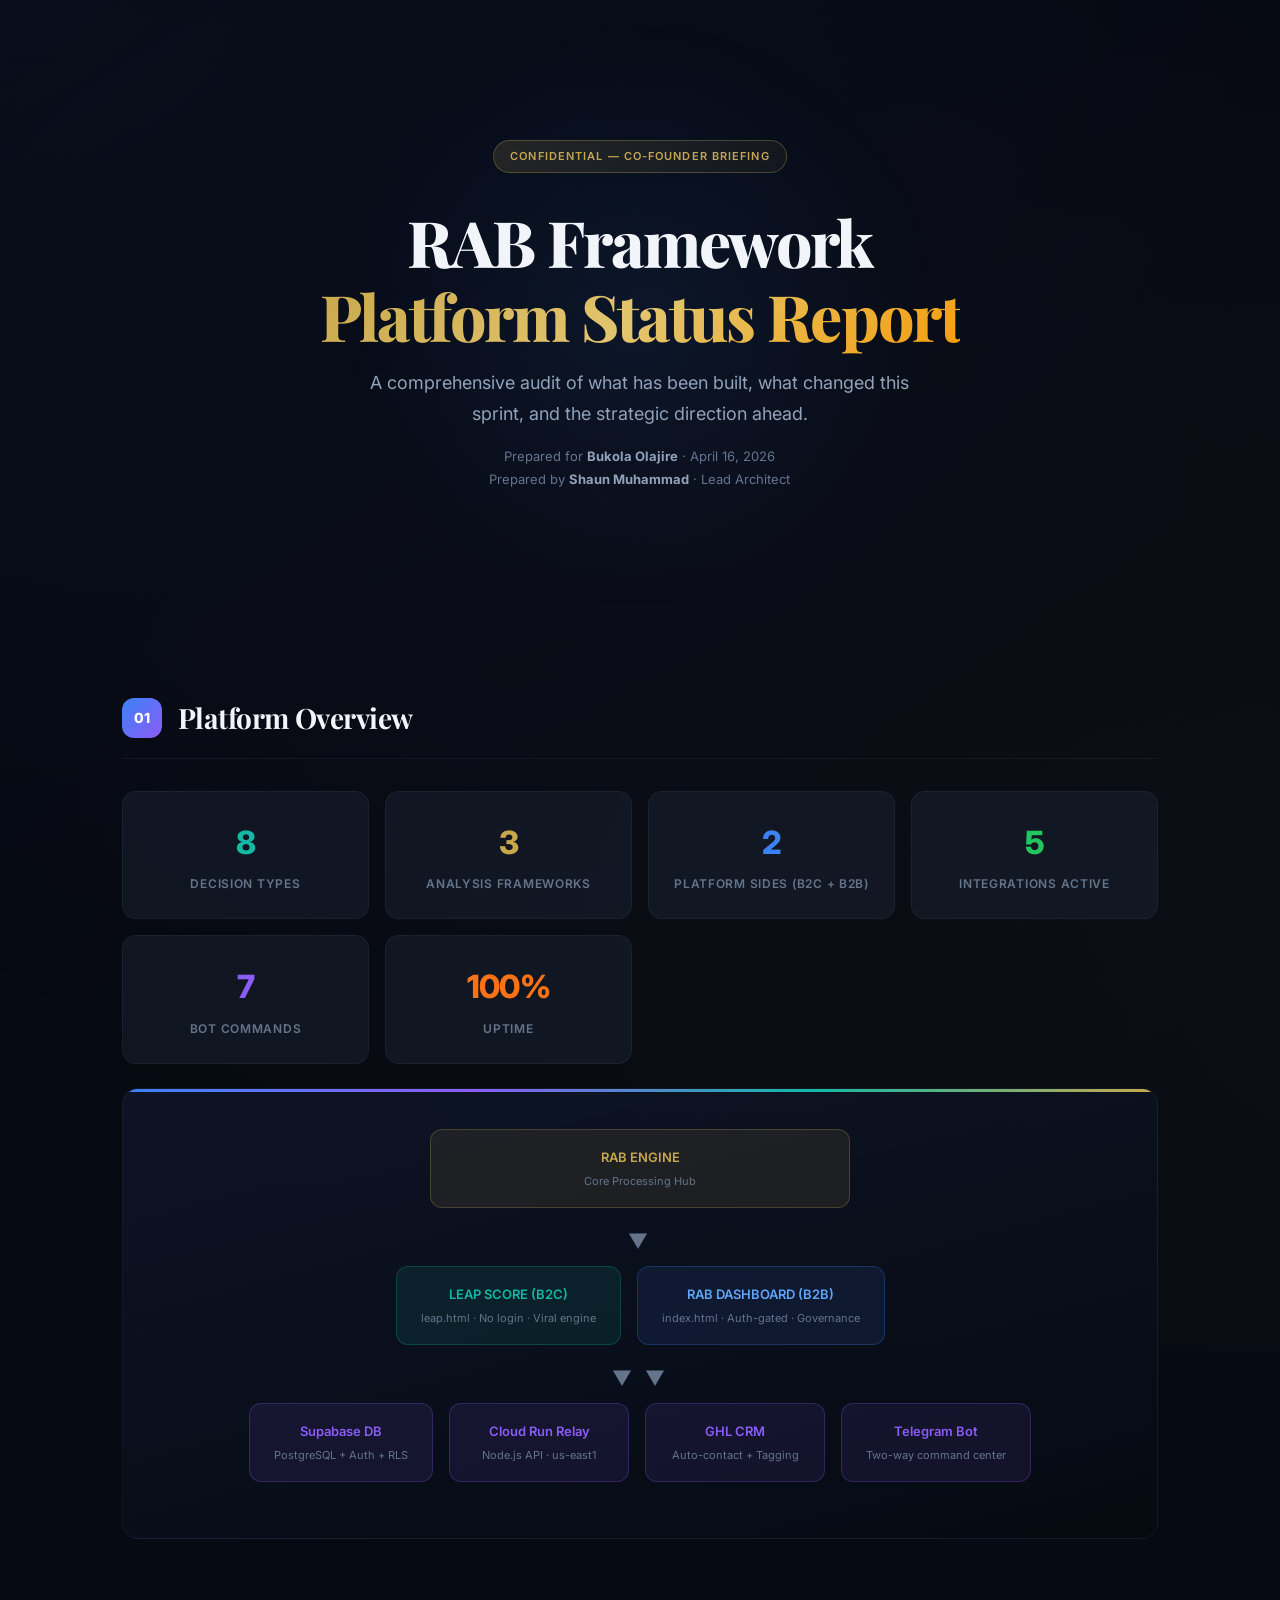
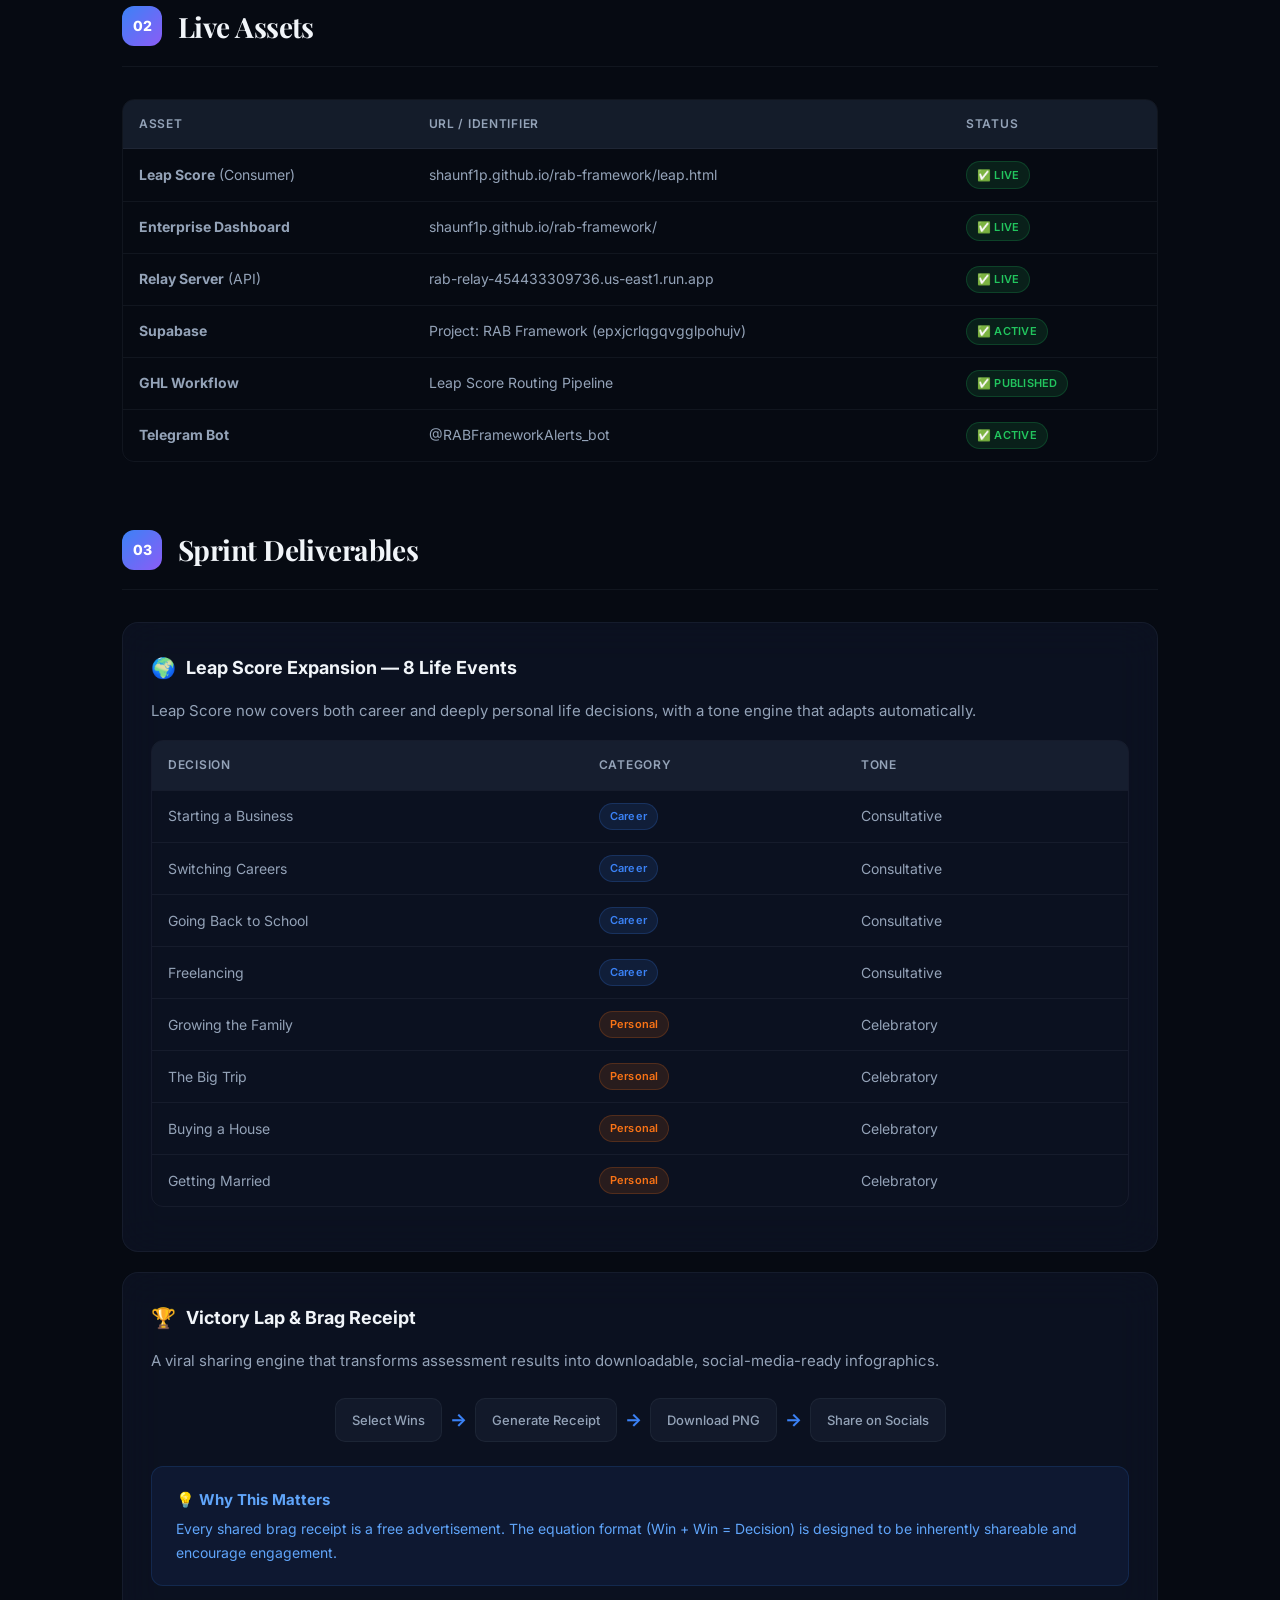
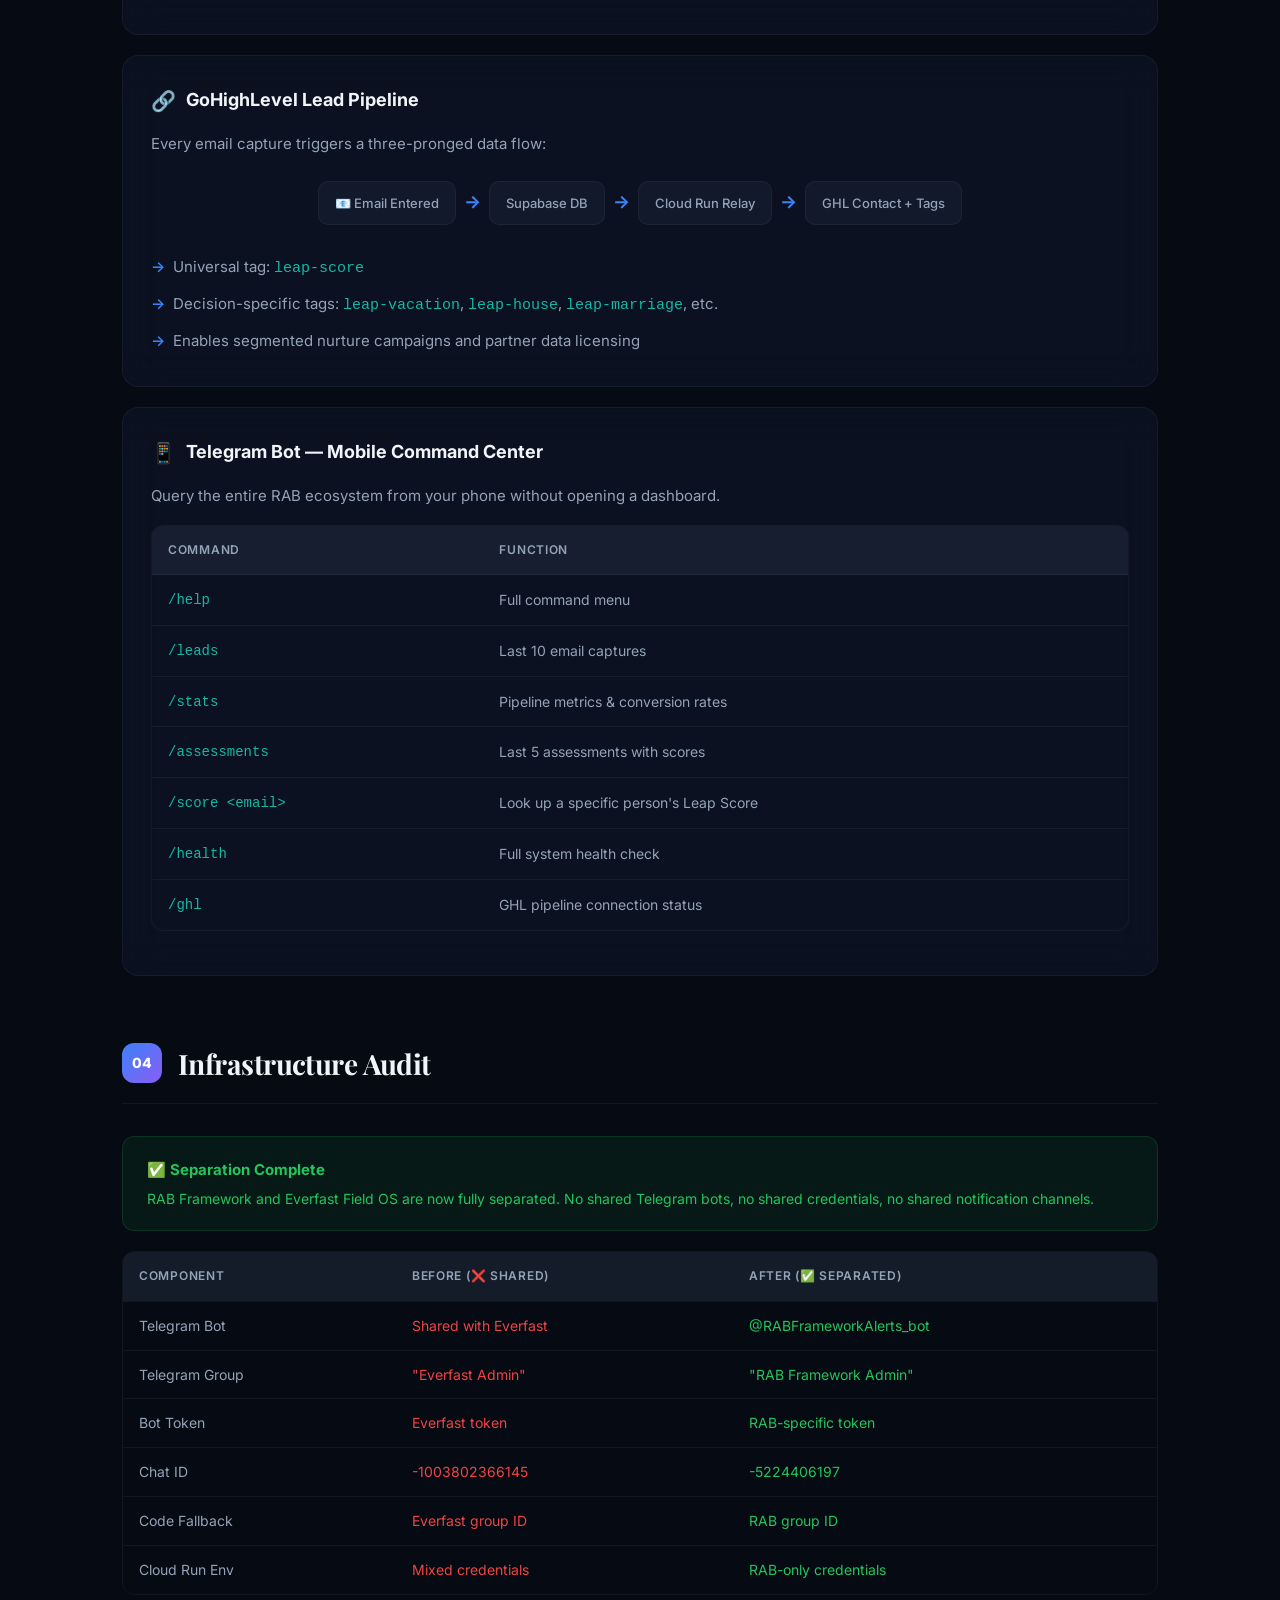
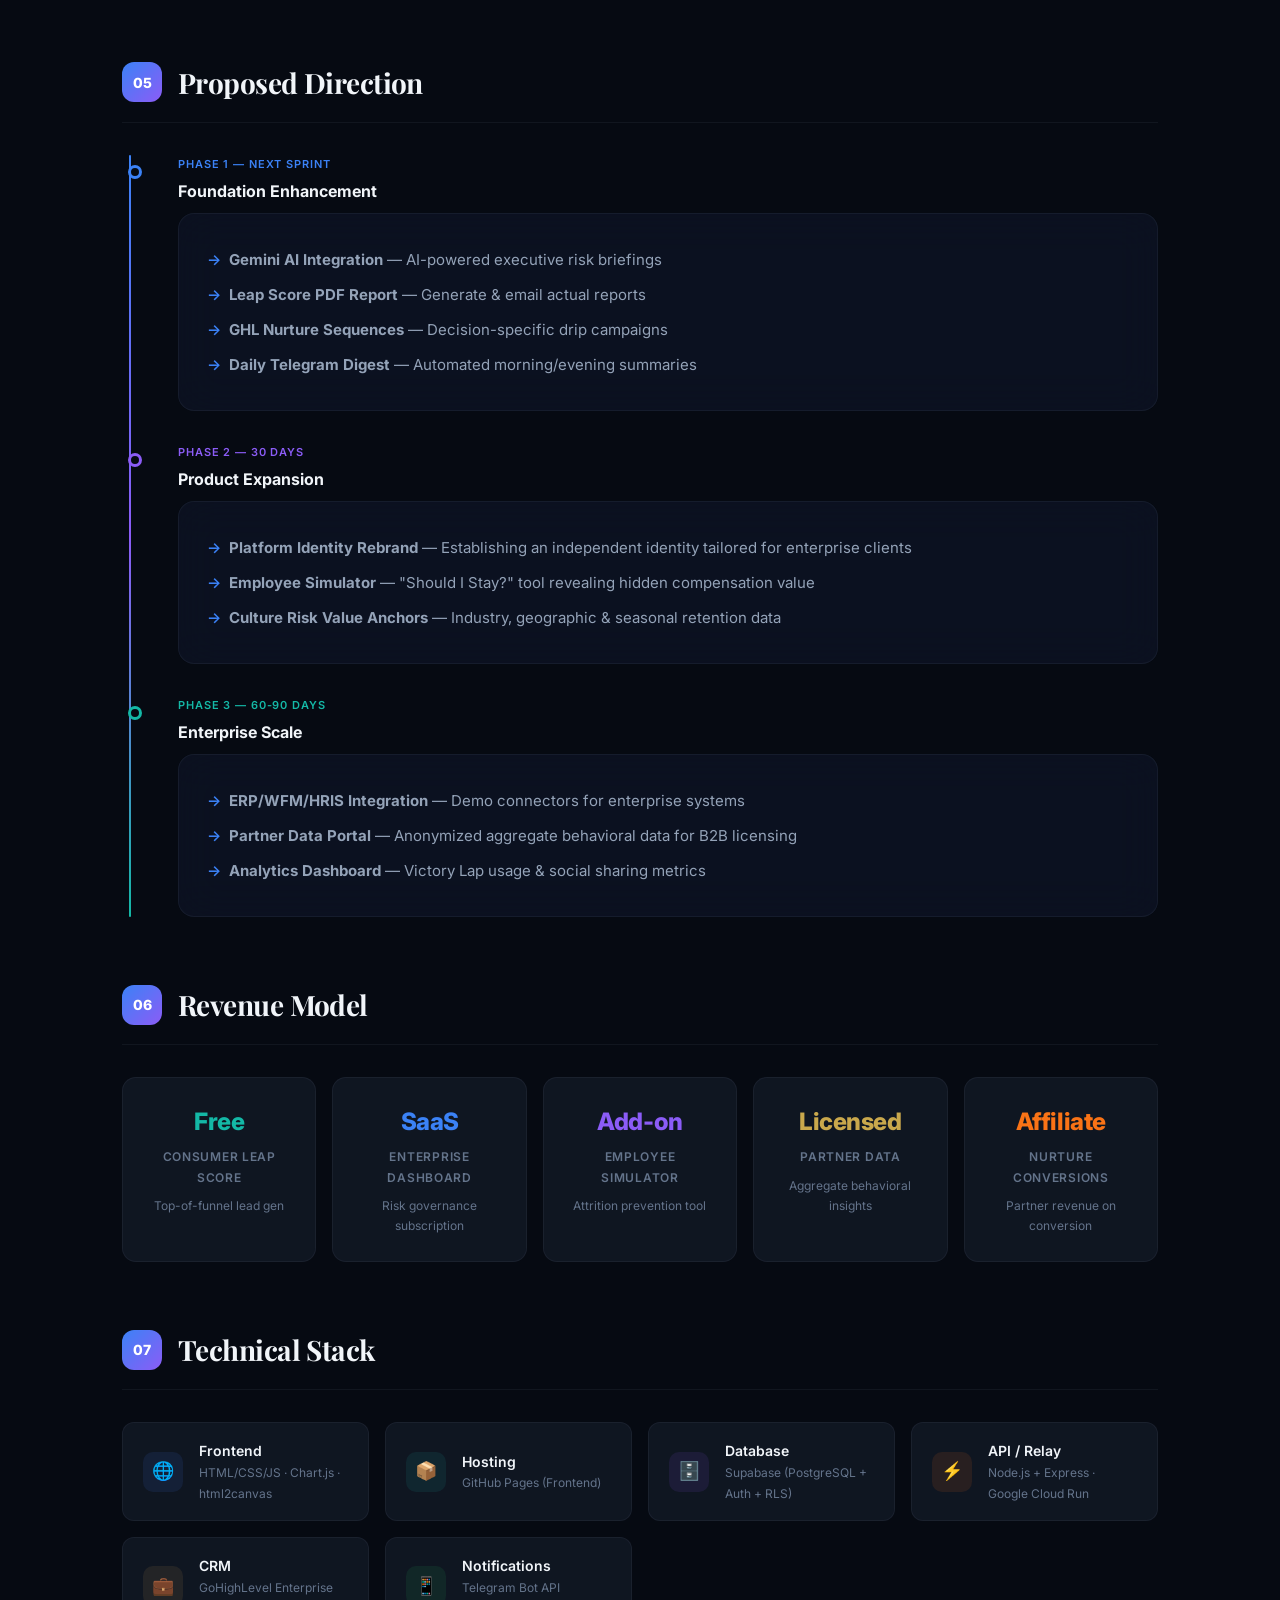
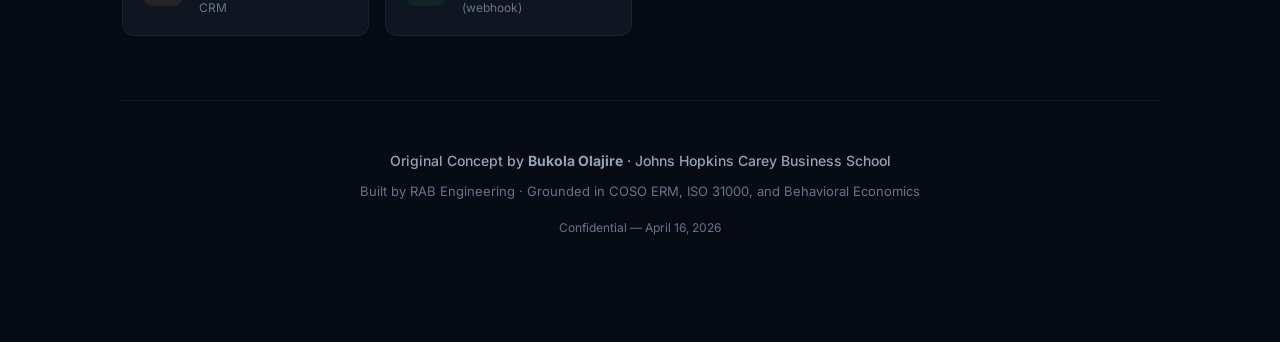
==== commit 83bc61b7: "feat: 30-framework psychometric engine + bukola briefing v3 - 5 domains: Behavioral, Spiritual, Cogn" ====
--- a/briefing.html
+++ b/briefing.html
@@ -548,7 +548,7 @@
             <div class="hero-badge">Confidential — Co-Founder Briefing</div>
             <h1>RAB Framework<br><span class="gradient">Platform Status Report</span></h1>
             <p class="subtitle">A comprehensive audit of what has been built, what changed this sprint, and the strategic direction ahead.</p>
-            <p class="meta">Prepared for <strong>Bukola Olajire</strong> · April 16, 2026<br>Prepared by <strong>Shaun Muhammad</strong> · Lead Architect, F1rst Position</p>
+            <p class="meta">Prepared for <strong>Bukola Olajire</strong> · April 16, 2026<br>Prepared by <strong>Shaun Muhammad</strong> · Lead Architect</p>
         </div>
     </section>
 
@@ -589,7 +589,7 @@
 
         <div class="arch-diagram">
             <div class="arch-row">
-                <div class="arch-box parent">F1RST POSITION<small>Parent Brand & CRM Ecosystem</small></div>
+                <div class="arch-box parent">RAB ENGINE<small>Core Processing Hub</small></div>
             </div>
             <div class="arch-connector">▼</div>
             <div class="arch-row">
@@ -792,7 +792,7 @@
                 <h4>Product Expansion</h4>
                 <div class="card" style="margin-top: 0.5rem;">
                     <ul>
-                        <li><strong>Foresight Rebrand</strong> — "If F1rst Position is where you want to be, Foresight is how you see risks before anyone else"</li>
+                        <li><strong>Platform Identity Rebrand</strong> — Establishing an independent identity tailored for enterprise clients</li>
                         <li><strong>Employee Simulator</strong> — "Should I Stay?" tool revealing hidden compensation value</li>
                         <li><strong>Culture Risk Value Anchors</strong> — Industry, geographic & seasonal retention data</li>
                     </ul>
@@ -884,7 +884,7 @@
                 <div class="tech-icon" style="background:rgba(201,168,76,0.1); color:var(--gold);">💼</div>
                 <div>
                     <div class="tech-name">CRM</div>
-                    <div class="tech-desc">GoHighLevel (F1rst Position)</div>
+                    <div class="tech-desc">GoHighLevel Enterprise CRM</div>
                 </div>
             </div>
             <div class="tech-item">
@@ -899,7 +899,7 @@
         <!-- ═══ FOOTER ═══ -->
         <div class="footer">
             <p class="origin">Original Concept by <strong>Bukola Olajire</strong> · Johns Hopkins Carey Business School</p>
-            <p>Built by F1rst Position · Grounded in COSO ERM, ISO 31000, and Behavioral Economics</p>
+            <p>Built by RAB Engineering · Grounded in COSO ERM, ISO 31000, and Behavioral Economics</p>
             <p style="margin-top:1rem; color: var(--text-dim); font-size: 0.75rem;">Confidential — April 16, 2026</p>
         </div>
 
